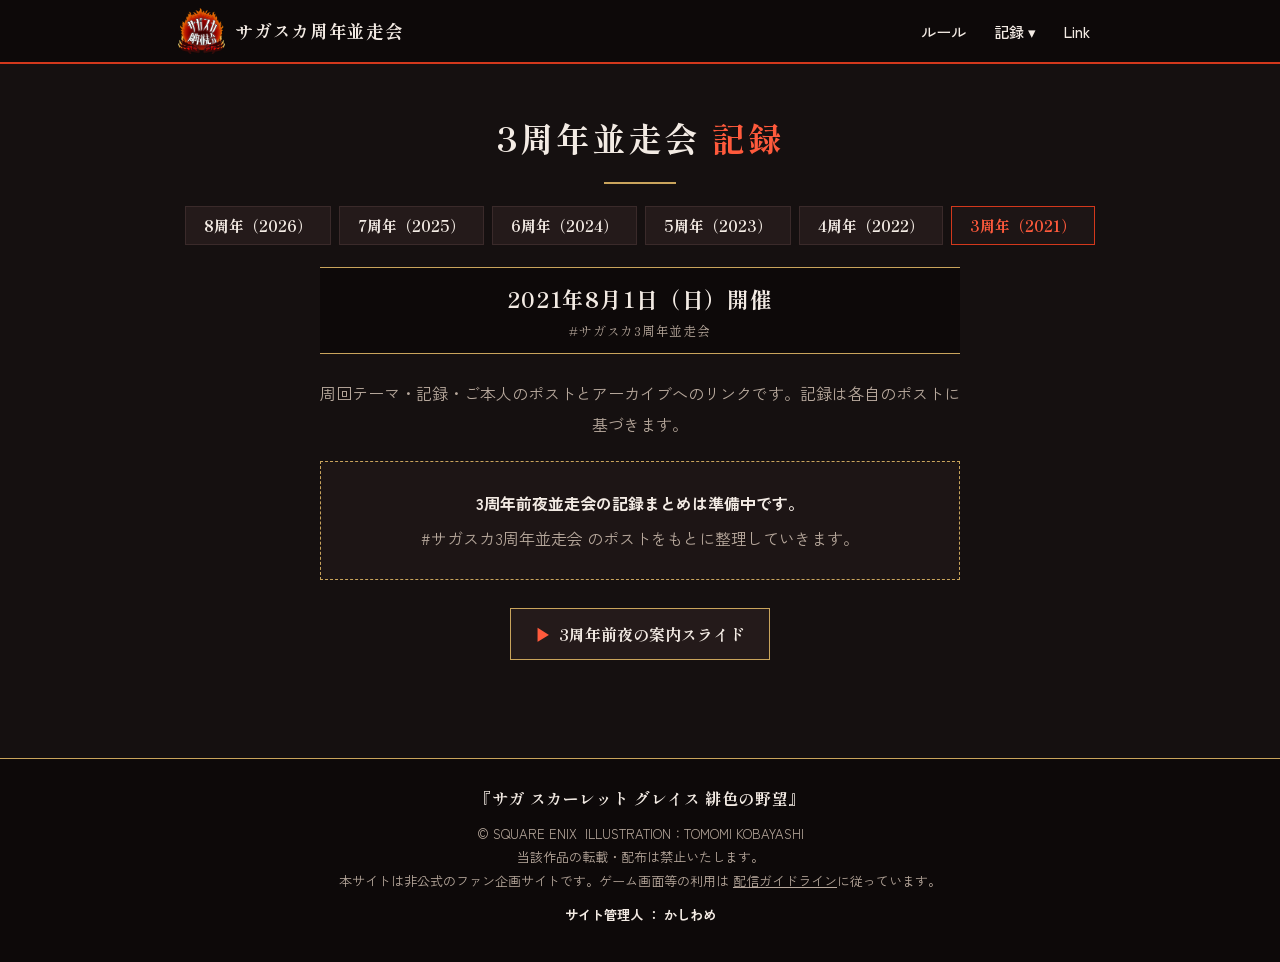
==== 2021.html @ 1bd9c653 "6周年（2024）・3周年（2021）のページ追加、過去回の案内スライドを Link に掲載 - 6周年はリレー形式（8/3・8/4）、3周年は 8/1 前夜開催。記録一覧は未整理のため準備中表示 -" ====
<!DOCTYPE html>
<html lang="ja">
<head>
<meta charset="UTF-8">
<meta name="viewport" content="width=device-width, initial-scale=1">
<title>3周年（2021） | サガスカ周年並走会</title>
<meta name="description" content="サガスカ3周年並走会（2021年8月1日）の周回記録一覧">
<meta property="og:site_name" content="サガスカ周年並走会">
<meta property="og:title" content="3周年（2021） | サガスカ周年並走会">
<meta property="og:description" content="サガスカ3周年並走会（2021年8月1日）の周回記録一覧。">
<meta property="og:type" content="website">
<meta property="og:url" content="https://htkswm.github.io/ssgheisou/2021.html">
<meta property="og:image" content="https://htkswm.github.io/ssgheisou/assets/img/ogp.png">
<meta property="og:image:width" content="1200">
<meta property="og:image:height" content="630">
<meta name="twitter:card" content="summary_large_image">
<meta name="twitter:title" content="3周年（2021） | サガスカ周年並走会">
<meta name="twitter:description" content="サガスカ3周年並走会（2021年8月1日）の周回記録一覧。">
<meta name="twitter:image" content="https://htkswm.github.io/ssgheisou/assets/img/ogp.png">
<link rel="icon" href="assets/img/favicon.png">
<link rel="preconnect" href="https://fonts.googleapis.com">
<link rel="preconnect" href="https://fonts.gstatic.com" crossorigin>
<link href="https://fonts.googleapis.com/css2?family=Shippori+Mincho:wght@400;700&family=Zen+Kaku+Gothic+New:wght@400;500;700&display=swap" rel="stylesheet">
<link rel="stylesheet" href="assets/css/style.css">
</head>
<body>

<header class="site-header">
  <nav class="nav">
    <a class="brand" href="index.html">
      <img src="assets/img/logo-256.png" alt="サガスカ周年並走会 ロゴ">
      <span class="tag">サガスカ周年並走会</span>
    </a>
    <div class="nav-links">
      <a href="guide.html">ルール</a>
      <div class="dropdown">
        <span>記録 ▾</span>
        <div class="menu">
          <a href="2026.html">8周年（2026）</a>
          <a href="2025.html">7周年（2025）</a>
          <a href="2024.html">6周年（2024）</a>
          <a href="2023.html">5周年（2023）</a>
          <a href="2022.html">4周年（2022）</a>
          <a href="2021.html" class="active">3周年（2021）</a>
        </div>
      </div>
      <a href="link.html">Link</a>
    </div>
  </nav>
</header>

<main>
  <section class="section">
    <h2 class="page-title">3周年並走会 <span class="accent">記録</span></h2>

    <nav class="year-switch" aria-label="開催回切替">
      <a href="2026.html">8周年（2026）</a>
      <a href="2025.html">7周年（2025）</a>
      <a href="2024.html">6周年（2024）</a>
      <a href="2023.html">5周年（2023）</a>
      <a href="2022.html">4周年（2022）</a>
      <a href="2021.html" class="active" aria-current="page">3周年（2021）</a>
    </nav>

    <div class="event-banner">
      <div class="text">2021年8月1日（日）開催<small>#サガスカ3周年並走会</small></div>
    </div>

    <p class="center soft" style="max-width:640px;margin:0 auto 22px">
      周回テーマ・記録・ご本人のポストとアーカイブへのリンクです。記録は各自のポストに基づきます。
    </p>

    <!-- RECORDS:START -->
    <div class="pending">
      <p><strong>3周年前夜並走会の記録まとめは準備中です。</strong></p>
      <p class="soft">#サガスカ3周年並走会 のポストをもとに整理していきます。</p>
    </div>
    <!-- RECORDS:END -->

    <p class="center" style="margin-top:28px">
      <a class="btn" href="https://docs.google.com/presentation/d/19ZeK0ZSup4SdC7pPlSRP4LtJ3UEbiuMaM_FPP-SHj9k/edit" target="_blank" rel="noopener"><span class="arrow">▶</span> 3周年前夜の案内スライド</a>
    </p>
  </section>
</main>

<footer class="site-footer">
  <div class="inner">
    <div class="game">『サガ スカーレット グレイス 緋色の野望』</div>
    <div class="copyright">
      © SQUARE ENIX&nbsp;&nbsp;ILLUSTRATION：TOMOMI KOBAYASHI<br>
      当該作品の転載・配布は禁止いたします。<br>
      本サイトは非公式のファン企画サイトです。ゲーム画面等の利用は
      <a href="https://www.jp.square-enix.com/game/guideline/saga_sg_hiiro/" target="_blank" rel="noopener">配信ガイドライン</a>に従っています。
    </div>
    <div class="admin">サイト管理人 ： かしわめ</div>
  </div>
</footer>

<script src="assets/js/nav.js" defer></script>
</body>
</html>
---- assets/css/style.css ----
/* サガスカ周年並走会 — GitHub Pages 版スタイル
   方針:
   - 『サガ スカーレット グレイス 緋色の野望』のパッケージ色（緋色×黒）をイメージした暗色基調
   - 見出しは明朝（Shippori Mincho）、本文はゴシック。角丸は使わない。
   - 炎のロゴ（暗色の上でこそ映える）を主役に、金のヘアラインで締める */

:root {
  --bg:        #151010;   /* ページ背景（暗い赤黒） */
  --bg-2:      #1d1515;   /* セクション背景 */
  --card:      #241a1a;   /* カード */
  --bar:       #0d0909;   /* メニューバー */
  --line:      #3a2a2a;   /* 境界線 */
  --gold:      #c9a45c;   /* 金のヘアライン */
  --ink:       #f3ebe4;   /* 本文（温かみのある白） */
  --ink-soft:  #b7a89c;   /* 補足文 */
  --scarlet:   #d3381c;   /* 緋色（JIS 慣用色 #D3381C） */
  --scarlet-2: #ff5a3c;   /* リンクのホバー・強調 */
  --flame:     #e8451a;   /* ロゴの炎の橙 */
  --radius:    0;         /* 角丸は使わない */
  --maxw:      960px;
  --mincho: "Shippori Mincho", "Yu Mincho", "YuMincho", "Hiragino Mincho ProN", "BIZ UDMincho", "MS PMincho", serif;
  --gothic: "Zen Kaku Gothic New", "Hiragino Kaku Gothic ProN", "Yu Gothic", "Meiryo", "Noto Sans JP", sans-serif;
}

* { box-sizing: border-box; }
html { scroll-behavior: smooth; }
body {
  margin: 0;
  font-family: var(--gothic);
  color: var(--ink);
  line-height: 1.9;
  background: var(--bg);
  min-height: 100vh;
}
a { color: var(--scarlet-2); text-decoration: none; }
a:hover { text-decoration: underline; }
img { max-width: 100%; height: auto; display: block; }

/* ---------- Header / Nav ---------- */
.site-header {
  position: sticky; top: 0; z-index: 50;
  background: var(--bar);
  border-bottom: 2px solid var(--scarlet);
}
.nav {
  max-width: var(--maxw); margin: 0 auto;
  display: flex; align-items: center; gap: 14px; padding: 8px 18px;
}
.brand { display: flex; align-items: center; gap: 10px; }
.brand img { height: 46px; width: auto; }
.brand .tag {
  font-family: var(--mincho); font-weight: 700;
  font-size: 1.1rem; color: var(--ink); letter-spacing: .04em;
}
.nav-links { margin-left: auto; display: flex; align-items: center; gap: 4px; }
.nav-links a, .dropdown > span {
  font-family: var(--gothic); font-weight: 500; font-size: .95rem;
  color: var(--ink); padding: 8px 12px; cursor: pointer; display: inline-block;
}
.nav-links a:hover, .dropdown:hover > span { background: var(--card); text-decoration: none; }
.nav-links a.active { background: var(--card); color: var(--scarlet-2); box-shadow: inset 0 -2px 0 var(--scarlet); }

.dropdown { position: relative; }
.dropdown .menu {
  position: absolute; right: 0; top: 100%;
  background: var(--card); border: 1px solid var(--line); border-top: 2px solid var(--scarlet);
  min-width: 170px; padding: 6px; display: none;
}
.dropdown:hover .menu, .dropdown.open .menu { display: block; }
.dropdown .menu a { display: block; color: var(--ink); padding: 10px 14px; white-space: nowrap; }
.dropdown .menu a:hover { background: var(--bg-2); text-decoration: none; }
.dropdown .menu a.active { color: var(--scarlet-2); }

/* 記録ページの年度切替（タブレットでも押しやすい常時表示） */
.year-switch { display: flex; justify-content: center; flex-wrap: wrap; gap: 8px; margin: 0 auto 22px; }
.year-switch a {
  font-family: var(--mincho); font-weight: 700; font-size: .95rem;
  color: var(--ink); background: var(--card); border: 1px solid var(--line);
  padding: 8px 18px; line-height: 1.4;
}
.year-switch a:hover { text-decoration: none; border-color: var(--gold); }
.year-switch a.active { border-color: var(--scarlet); background: var(--bg-2); color: var(--scarlet-2); }

/* ---------- Layout ---------- */
main { max-width: var(--maxw); margin: 0 auto; padding: 36px 18px 10px; }
.section { margin: 0 auto 48px; }
.center { text-align: center; }
.soft { color: var(--ink-soft); }

h1.page-title, h2.page-title {
  font-family: var(--mincho); font-weight: 700;
  color: var(--ink); text-align: center;
  font-size: clamp(1.5rem, 4vw, 2.1rem);
  margin: 6px 0 22px; letter-spacing: .06em;
}
.page-title .accent { color: var(--scarlet-2); }
/* 見出し下の金のヘアライン */
.page-title::after {
  content: ""; display: block; width: 72px; height: 2px;
  margin: 12px auto 0; background: var(--gold);
}
h3.sub-title {
  font-family: var(--mincho); font-weight: 700; font-size: 1.15rem;
  color: var(--ink); border-left: 4px solid var(--scarlet); padding-left: 12px; margin: 28px 0 10px;
}

/* ---------- Home hero ---------- */
.hero { text-align: center; }
.hero-logo { max-width: 360px; width: 70%; margin: 0 auto 10px; }
.hero .title-kicker { font-family: var(--mincho); color: var(--ink-soft); letter-spacing: .1em; margin: 0; font-size: .95rem; }
.hero .lead {
  font-family: var(--mincho); font-weight: 700;
  font-size: clamp(1.15rem, 3vw, 1.6rem); color: var(--ink); margin: 6px 0 4px; letter-spacing: .04em;
}
.hero .thanks { color: var(--ink); margin: 2px 0 20px; }
.hero .hashtag { font-family: var(--mincho); color: var(--scarlet-2); font-size: 1.05rem; letter-spacing: .04em; }
.btn {
  display: inline-flex; align-items: center; gap: 8px;
  font-family: var(--mincho); font-weight: 700;
  background: var(--card); color: var(--ink);
  border: 1px solid var(--gold);
  padding: 10px 24px; transition: transform .12s ease, background .12s ease;
}
.btn:hover { transform: translateY(-2px); text-decoration: none; background: var(--bg-2); }
.btn .arrow { color: var(--scarlet-2); }
.btn-row { display: flex; flex-wrap: wrap; gap: 12px; justify-content: center; margin: 8px 0 0; }

/* 概要ボックス */
.about {
  max-width: 720px; margin: 0 auto; padding: 20px 24px;
  background: var(--bg-2); border-top: 1px solid var(--gold); border-bottom: 1px solid var(--gold);
}
.about p { margin: 6px 0; }

/* ---------- Records ---------- */
.event-banner {
  display: flex; align-items: center; justify-content: center; gap: 18px;
  max-width: 640px; margin: 8px auto 24px; padding: 10px 20px;
  background: var(--bar); border-top: 1px solid var(--gold); border-bottom: 1px solid var(--gold);
}
.event-banner .text {
  text-align: center; font-family: var(--mincho); font-weight: 700;
  font-size: clamp(1rem, 3vw, 1.35rem); color: var(--ink); letter-spacing: .04em;
}
.event-banner .text small { display: block; font-size: .8rem; color: var(--ink-soft); font-weight: 400; letter-spacing: .06em; }

.runners { display: grid; gap: 16px; grid-template-columns: repeat(auto-fill, minmax(280px, 1fr)); }
.runner {
  background: var(--card); border: 1px solid var(--line);
  padding: 16px 18px 16px 20px; display: flex; flex-direction: column; gap: 4px;
  position: relative; overflow: hidden;
}
.runner::before { content: ""; position: absolute; left: 0; top: 0; bottom: 0; width: 4px; background: var(--scarlet); }
.runner .rname { font-family: var(--mincho); font-weight: 700; font-size: 1.2rem; }
.runner .rname a { color: var(--ink); }
.runner .rname a:hover { color: var(--scarlet-2); }
.runner .sns { font-size: .8rem; color: var(--ink-soft); margin-left: 8px; font-family: var(--gothic); font-weight: 400; }
.runner .cat { color: var(--ink); font-weight: 700; font-size: .95rem; }
.runner .time { font-family: var(--mincho); font-weight: 700; font-size: 1.4rem; color: var(--scarlet-2); margin-top: 2px; letter-spacing: .02em; }
.runner .badge {
  font-size: .72rem; font-weight: 700; color: var(--ink); background: var(--bg-2); border: 1px solid var(--gold);
  padding: 0 8px; margin-left: 8px; vertical-align: middle; font-family: var(--gothic);
}
.runner .badge.retire { border-color: var(--ink-soft); color: var(--ink-soft); }
.runner .desc { color: var(--ink-soft); font-size: .88rem; line-height: 1.7; margin-top: 4px; }
.runner .links { margin-top: 8px; display: flex; flex-wrap: wrap; gap: 6px 14px; }
.runner .links a { font-weight: 700; font-size: .9rem; display: inline-flex; align-items: center; gap: 5px; }
.runner .links a::before { content: "\25B6"; font-size: .7rem; color: var(--scarlet); }
.runner .links .note { color: var(--ink-soft); font-size: .78rem; font-weight: 400; }

/* 複数走行（1走者で複数記録） */
.runner .runs { display: flex; flex-direction: column; gap: 10px; margin-top: 4px; }
.runner .run { border-top: 1px dashed var(--line); padding-top: 8px; }
.runner .run:first-child { border-top: 0; padding-top: 0; }

.pending {
  max-width: 640px; margin: 0 auto; padding: 22px 24px; text-align: center;
  background: var(--bg-2); border: 1px dashed var(--gold); color: var(--ink);
}
.pending p { margin: 4px 0; }

/* ---------- Guide (ルール) ---------- */
.guide { max-width: 760px; margin: 0 auto; }
.guide ul { padding-left: 1.3em; margin: 6px 0 14px; }
.guide li { margin: 4px 0; }
.guide li ul { margin: 2px 0 4px; }
.guide .qa { background: var(--card); border: 1px solid var(--line); padding: 14px 18px; margin: 0 0 10px; }
.guide .qa .q { font-weight: 700; color: var(--ink); margin: 0 0 4px; }
.guide .qa .q::before { content: "Q. "; color: var(--scarlet-2); font-family: var(--mincho); }
.guide .qa .a { margin: 0; color: var(--ink-soft); }
.guide .qa .a::before { content: "A. "; color: var(--gold); font-family: var(--mincho); }
.guide .qa .a u { text-decoration: underline; text-decoration-color: var(--gold); color: var(--ink); }
.guide .steps { display: grid; gap: 12px; grid-template-columns: repeat(auto-fit, minmax(240px, 1fr)); }
.guide .step { background: var(--card); border: 1px solid var(--line); padding: 14px 18px; }
.guide .step .label { font-family: var(--mincho); font-weight: 700; color: var(--scarlet-2); margin: 0 0 4px; }
.guide .step p { margin: 0; font-size: .92rem; }
.example {
  background: var(--card); border-left: 4px solid var(--gold); padding: 12px 16px; margin: 8px 0 16px;
  font-size: .92rem; white-space: pre-line;
}

/* ---------- Link page ---------- */
.linklist { max-width: 620px; margin: 0 auto; }
.linklist .group { margin-bottom: 26px; }
.linklist h3 { font-family: var(--mincho); font-weight: 700; color: var(--ink); border-left: 4px solid var(--scarlet); padding-left: 10px; margin: 0 0 10px; }
.linklist ul { list-style: none; margin: 0; padding: 0; }
.linklist li { background: var(--card); border: 1px solid var(--line); padding: 11px 16px; margin-bottom: 9px; }
.linklist li .sub { color: var(--ink-soft); font-size: .85rem; }

/* ---------- Footer ---------- */
.site-footer { margin-top: 40px; border-top: 1px solid var(--gold); background: var(--bar); }
.site-footer .inner { max-width: var(--maxw); margin: 0 auto; padding: 24px 18px 34px; text-align: center; color: var(--ink-soft); font-size: .82rem; }
.site-footer .game { font-family: var(--mincho); font-weight: 700; color: var(--ink); font-size: 1rem; margin-bottom: 8px; letter-spacing: .04em; }
.site-footer .copyright { line-height: 1.8; }
.site-footer .copyright a { color: var(--ink-soft); text-decoration: underline; }
.site-footer .admin { margin-top: 10px; font-weight: 700; color: var(--ink); }

@media (max-width: 560px) {
  .nav { gap: 8px; padding: 6px 12px; }
  .brand img { height: 40px; }
  .brand .tag { font-size: .95rem; }
  .nav-links a, .dropdown > span { padding: 6px 9px; font-size: .85rem; }
  main { padding-top: 24px; }
}
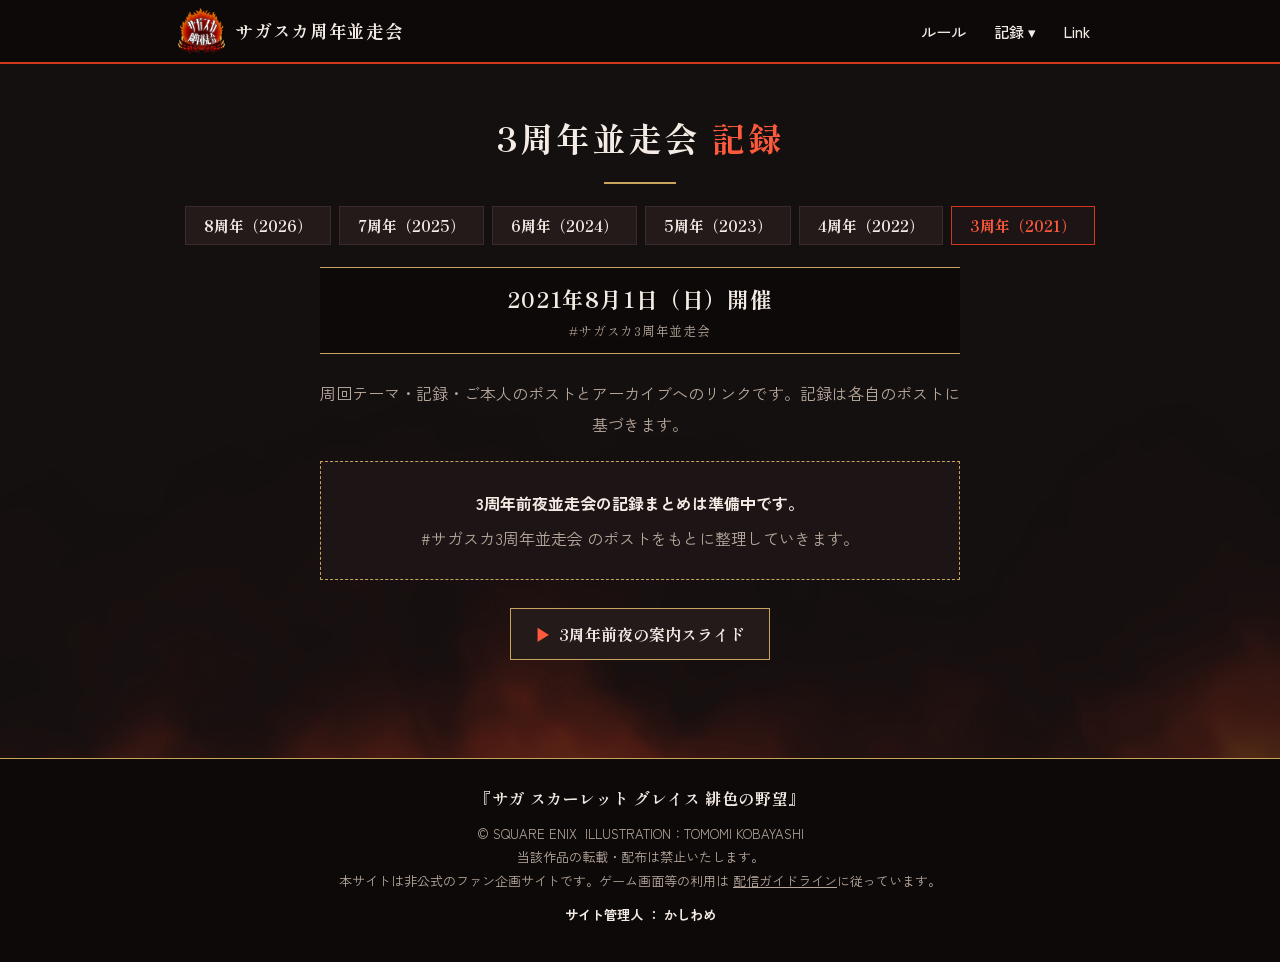
==== commit 06c6790d: "炎の揺らめき背景（WebGL）を追加、ホームのロゴを控えめに - assets/js/flame-bg.js: 画面下からそっと立ちのぼる炎を固定 canvas に描画（半解像度・約30fps・red" ====
--- a/2021.html
+++ b/2021.html
@@ -97,5 +97,6 @@
 </footer>
 
 <script src="assets/js/nav.js" defer></script>
+<script src="assets/js/flame-bg.js" defer></script>
 </body>
 </html>
--- a/assets/css/style.css
+++ b/assets/css/style.css
@@ -104,10 +104,22 @@
   color: var(--ink); border-left: 4px solid var(--scarlet); padding-left: 12px; margin: 28px 0 10px;
 }
 
+/* ---------- 炎の背景（assets/js/flame-bg.js が canvas を生成） ---------- */
+#flame-bg {
+  position: fixed; inset: 0; width: 100%; height: 100%;
+  z-index: -1; pointer-events: none;
+}
+
 /* ---------- Home hero ---------- */
 .hero { text-align: center; }
-.hero-logo { max-width: 360px; width: 70%; margin: 0 auto 10px; }
-.hero .title-kicker { font-family: var(--mincho); color: var(--ink-soft); letter-spacing: .1em; margin: 0; font-size: .95rem; }
+/* ロゴは控えめ（飾り程度）。主役は明朝の見出し */
+.hero-logo { max-width: 180px; width: 40%; margin: 0 auto 6px; opacity: .92; }
+.hero .title-kicker { font-family: var(--mincho); color: var(--ink-soft); letter-spacing: .14em; margin: 0; font-size: .95rem; }
+.hero h1.page-title {
+  font-size: clamp(2rem, 6vw, 3.2rem); letter-spacing: .18em; margin: 4px 0 26px;
+  font-weight: 400;                      /* 細めの明朝で品よく */
+}
+.hero h1.page-title::after { width: 120px; }
 .hero .lead {
   font-family: var(--mincho); font-weight: 700;
   font-size: clamp(1.15rem, 3vw, 1.6rem); color: var(--ink); margin: 6px 0 4px; letter-spacing: .04em;
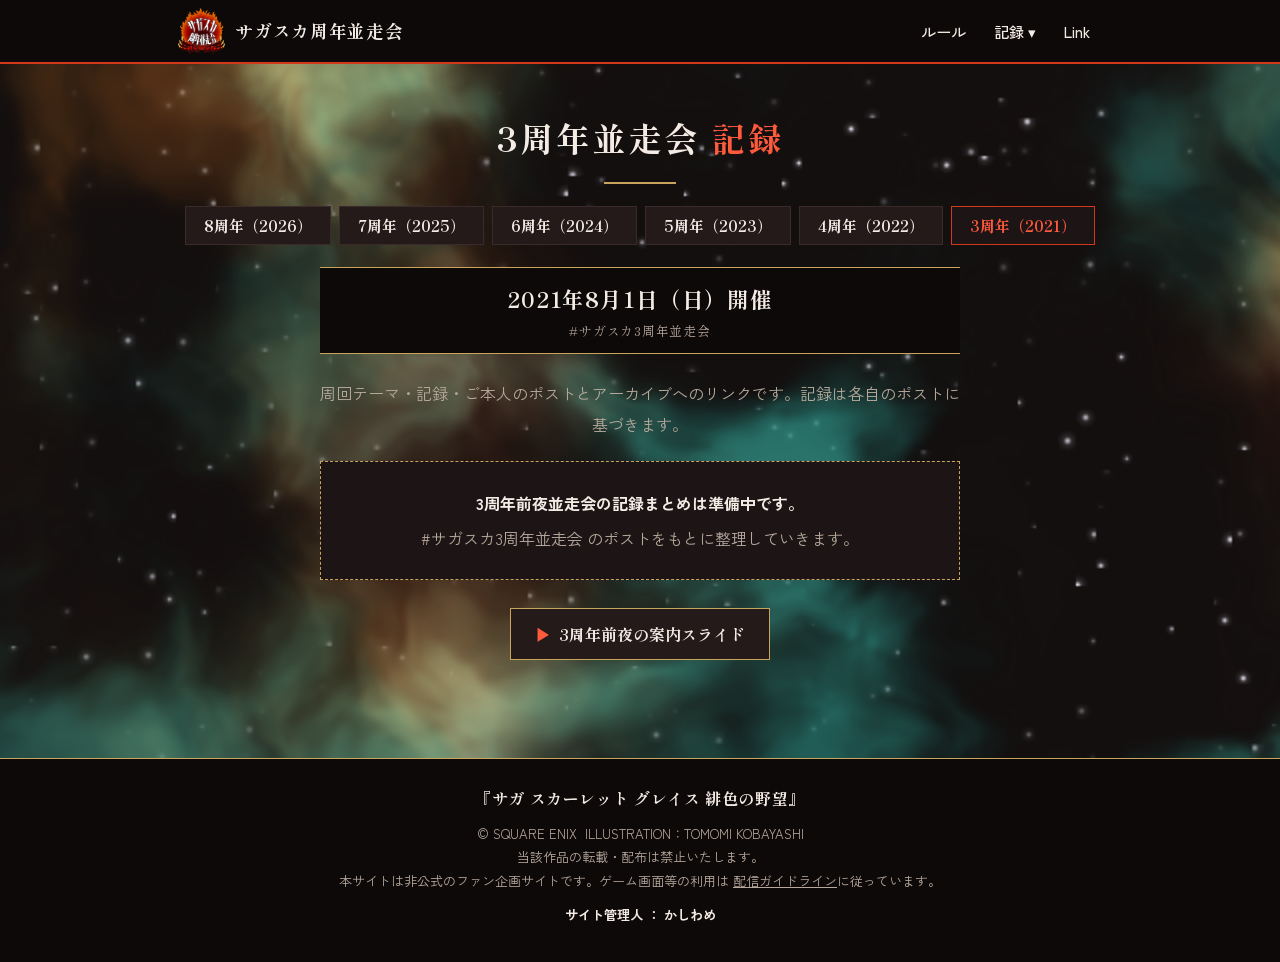
==== commit dfba812b: "背景演出をシーン別に: ホームはタイトル背後のフレア＋火の粉、記録ページはエンディングの星雲 - ホーム: 下から燃え上がる炎をやめ、トレーラーのタイトル出しのような金〜緋色のフレア   （.game" ====
--- a/2021.html
+++ b/2021.html
@@ -97,6 +97,7 @@
 </footer>
 
 <script src="assets/js/nav.js" defer></script>
+<script>window.FLAME_SCENE = "ending";</script>
 <script src="assets/js/flame-bg.js" defer></script>
 </body>
 </html>
--- a/assets/css/style.css
+++ b/assets/css/style.css
@@ -115,10 +115,56 @@
 /* ロゴは控えめ（飾り程度）。主役は明朝の見出し */
 .hero-logo { max-width: 180px; width: 40%; margin: 0 auto 6px; opacity: .92; }
 .hero .title-kicker { font-family: var(--mincho); color: var(--ink-soft); letter-spacing: .14em; margin: 0; font-size: .95rem; }
+/* 縁取り: 炎・彗星の上でも文字が沈まないように。
+   paint-order 対応ブラウザでは太めのストロークを字形の外側だけに描き、
+   非対応でも8方向の text-shadow で細い縁が付く。 */
+.outlined {
+  text-shadow:
+    -1px -1px 0 #0c0707, 1px -1px 0 #0c0707, -1px 1px 0 #0c0707, 1px 1px 0 #0c0707,
+    0 -1.4px 0 #0c0707, 0 1.4px 0 #0c0707, -1.4px 0 0 #0c0707, 1.4px 0 0 #0c0707,
+    0 2px 12px rgba(0, 0, 0, .7);
+}
+@supports (paint-order: stroke fill) {
+  .outlined { -webkit-text-stroke: 3px #0c0707; paint-order: stroke fill; }
+  .outlined.thin { -webkit-text-stroke: 2px #0c0707; }
+}
 .hero h1.page-title {
   font-size: clamp(2rem, 6vw, 3.2rem); letter-spacing: .18em; margin: 4px 0 26px;
   font-weight: 400;                      /* 細めの明朝で品よく */
 }
+/* ゲームタイトル: 『SaGa SCARLET GRACE 緋色の野望』を主役に（2行）。
+   英字は小文字 a が本物の小文字で出るセリフ体（Cormorant Garamond）、日本語は明朝。 */
+.hero .game-title { margin: 6px 0 0; line-height: 1.15; }
+.hero .game-title .en {
+  display: block;
+  font-family: "Cormorant Garamond", "Garamond", "Times New Roman", serif;
+  font-weight: 700; font-size: clamp(1.5rem, 4.6vw, 2.5rem);
+  letter-spacing: .12em; color: var(--ink);
+}
+.hero .game-title .ja {
+  display: block;
+  font-family: var(--mincho); font-weight: 700;
+  font-size: clamp(2.1rem, 6.6vw, 3.5rem); letter-spacing: .12em; color: var(--ink);
+  margin-top: 2px;
+}
+.hero .game-title .en, .hero .game-title .ja {
+  text-shadow:
+    -1px -1px 0 #0c0707, 1px -1px 0 #0c0707, -1px 1px 0 #0c0707, 1px 1px 0 #0c0707,
+    0 -1.4px 0 #0c0707, 0 1.4px 0 #0c0707, -1.4px 0 0 #0c0707, 1.4px 0 0 #0c0707,
+    0 0 16px rgba(201, 164, 92, .40), 0 2px 12px rgba(0, 0, 0, .7);   /* 縁取り＋金のにじみ */
+}
+@supports (paint-order: stroke fill) {
+  .hero .game-title .en, .hero .game-title .ja { -webkit-text-stroke: 3px #0c0707; paint-order: stroke fill; }
+}
+/* サブ: 北米版タイトル（後付けなので小さく） */
+.hero .game-sub {
+  font-family: "Cormorant Garamond", "Garamond", "Times New Roman", serif;
+  font-weight: 600; font-size: clamp(.95rem, 2.3vw, 1.15rem);
+  letter-spacing: .18em; color: var(--ink-soft); margin: 6px 0 22px;
+}
+/* サイト名: 発売周年記念 ／ 周年並走会（ゲームタイトルよりやや小さく） */
+.hero h1.page-title { font-size: clamp(1.7rem, 5vw, 2.6rem); }
+.hero .hashtag.outlined { color: #ff6a4a; }
 .hero h1.page-title::after { width: 120px; }
 .hero .lead {
   font-family: var(--mincho); font-weight: 700;
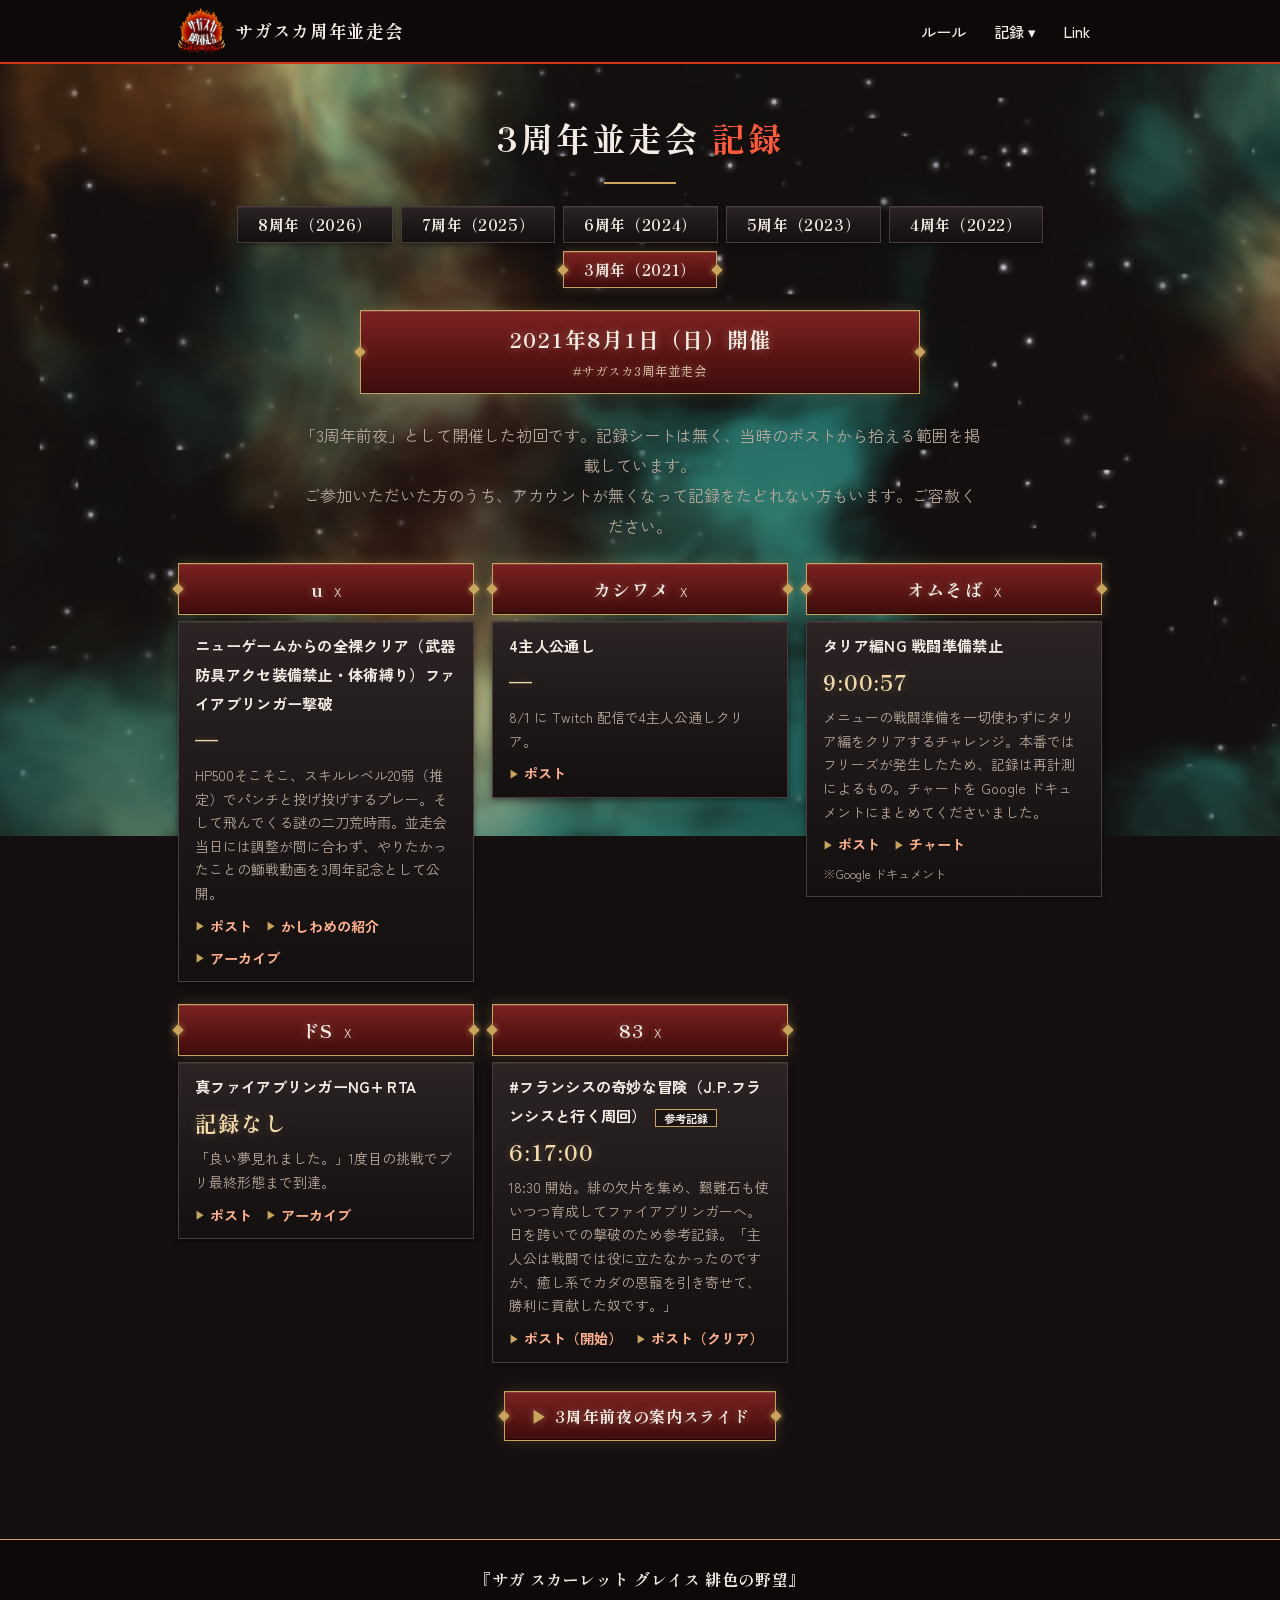
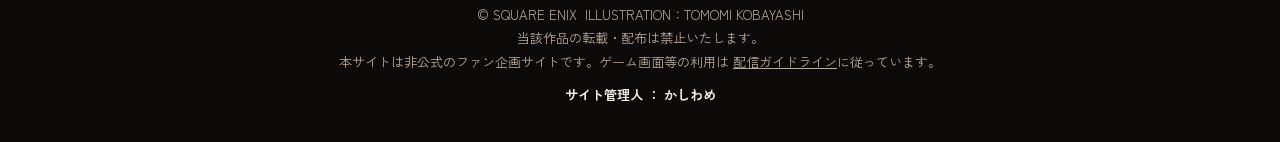
==== commit 22be25dc: "3周年（2021）: ポストから拾えた記録を掲載（u・カシワメ・オムそば・ドS・83） - 記録シートが無いため、かしわめさん提供のポスト URL から抽出 - アカウント消失で拾えない参加者がいる旨" ====
--- a/2021.html
+++ b/2021.html
@@ -66,14 +66,62 @@
       <div class="text">2021年8月1日（日）開催<small>#サガスカ3周年並走会</small></div>
     </div>
 
-    <p class="center soft" style="max-width:640px;margin:0 auto 22px">
-      周回テーマ・記録・ご本人のポストとアーカイブへのリンクです。記録は各自のポストに基づきます。
+    <p class="center soft" style="max-width:680px;margin:0 auto 22px">
+      「3周年前夜」として開催した初回です。記録シートは無く、当時のポストから拾える範囲を掲載しています。<br>
+      ご参加いただいた方のうち、アカウントが無くなって記録をたどれない方もいます。ご容赦ください。
     </p>
 
     <!-- RECORDS:START -->
-    <div class="pending">
-      <p><strong>3周年前夜並走会の記録まとめは準備中です。</strong></p>
-      <p class="soft">#サガスカ3周年並走会 のポストをもとに整理していきます。</p>
+    <div class="runners">
+      <div class="runner">
+        <div class="rname">u<a class="sns" href="https://x.com/u_sagasca" target="_blank" rel="noopener">X</a></div>
+        <div class="runs">
+          <div class="run"><div class="cat">ニューゲームからの全裸クリア（武器防具アクセ装備禁止・体術縛り）ファイアブリンガー撃破</div>
+        <div class="time">―</div>
+        <div class="desc">HP500そこそこ、スキルレベル20弱（推定）でパンチと投げ投げするプレー。そして飛んでくる謎の二刀荒時雨。並走会当日には調整が間に合わず、やりたかったことの鰤戦動画を3周年記念として公開。</div>
+        <div class="links"><a href="https://x.com/u_sagasca/status/1422113997533319168" target="_blank" rel="noopener">ポスト</a><a href="https://x.com/kashi_wame/status/1422488179395887110" target="_blank" rel="noopener">かしわめの紹介</a><a href="https://www.youtube.com/watch?v=RBjpVnCkNIA" target="_blank" rel="noopener">アーカイブ</a></div></div>
+        </div>
+      </div>
+
+      <div class="runner">
+        <div class="rname">カシワメ<a class="sns" href="https://x.com/kashi_wame" target="_blank" rel="noopener">X</a></div>
+        <div class="runs">
+          <div class="run"><div class="cat">4主人公通し</div>
+        <div class="time">―</div>
+        <div class="desc">8/1 に Twitch 配信で4主人公通しクリア。</div>
+        <div class="links"><a href="https://x.com/kashi_wame/status/1421701858221907968" target="_blank" rel="noopener">ポスト</a></div></div>
+        </div>
+      </div>
+
+      <div class="runner">
+        <div class="rname">オムそば<a class="sns" href="https://x.com/OmeletteIncogni" target="_blank" rel="noopener">X</a></div>
+        <div class="runs">
+          <div class="run"><div class="cat">タリア編NG 戦闘準備禁止</div>
+        <div class="time">9:00:57</div>
+        <div class="desc">メニューの戦闘準備を一切使わずにタリア編をクリアするチャレンジ。本番ではフリーズが発生したため、記録は再計測によるもの。チャートを Google ドキュメントにまとめてくださいました。</div>
+        <div class="links"><a href="https://x.com/OmeletteIncogni/status/1422154885139636237" target="_blank" rel="noopener">ポスト</a><a href="https://docs.google.com/document/d/e/2PACX-1vTadsi13IkkZ4DP2_HcPZH_EIuwblenHTkIpz0x9JHzvhTgLrcUagmuG3NFtqo0E5HytHmF8yMK76ls/pub" target="_blank" rel="noopener">チャート</a> <span class="note">※Google ドキュメント</span></div></div>
+        </div>
+      </div>
+
+      <div class="runner">
+        <div class="rname">ドS<a class="sns" href="https://x.com/dsniconico" target="_blank" rel="noopener">X</a></div>
+        <div class="runs">
+          <div class="run"><div class="cat">真ファイアブリンガーNG+ RTA</div>
+        <div class="time">記録なし</div>
+        <div class="desc">「良い夢見れました。」1度目の挑戦でブリ最終形態まで到達。</div>
+        <div class="links"><a href="https://x.com/dsniconico/status/1422172298065235979" target="_blank" rel="noopener">ポスト</a><a href="https://www.youtube.com/watch?v=Dcge8kFGGtA" target="_blank" rel="noopener">アーカイブ</a></div></div>
+        </div>
+      </div>
+
+      <div class="runner">
+        <div class="rname">83<a class="sns" href="https://x.com/83_drachengross" target="_blank" rel="noopener">X</a></div>
+        <div class="runs">
+          <div class="run"><div class="cat">#フランシスの奇妙な冒険（J.P.フランシスと行く周回）<span class="badge">参考記録</span></div>
+        <div class="time">6:17:00</div>
+        <div class="desc">18:30 開始。緋の欠片を集め、艱難石も使いつつ育成してファイアブリンガーへ。日を跨いでの撃破のため参考記録。「主人公は戦闘では役に立たなかったのですが、癒し系でカダの恩寵を引き寄せて、勝利に貢献した奴です。」</div>
+        <div class="links"><a href="https://x.com/83_drachengross/status/1421774331235880966" target="_blank" rel="noopener">ポスト（開始）</a><a href="https://x.com/83_drachengross/status/1421863065386065926" target="_blank" rel="noopener">ポスト（クリア）</a></div></div>
+        </div>
+      </div>
     </div>
     <!-- RECORDS:END -->
 
--- a/assets/css/style.css
+++ b/assets/css/style.css
@@ -74,12 +74,11 @@
 /* 記録ページの年度切替（タブレットでも押しやすい常時表示） */
 .year-switch { display: flex; justify-content: center; flex-wrap: wrap; gap: 8px; margin: 0 auto 22px; }
 .year-switch a {
-  font-family: var(--mincho); font-weight: 700; font-size: .95rem;
-  color: var(--ink); background: var(--card); border: 1px solid var(--line);
-  padding: 8px 18px; line-height: 1.4;
+  font-family: var(--mincho); font-weight: 700; font-size: .95rem; letter-spacing: .04em;
+  color: var(--ink); padding: 7px 20px; line-height: 1.4; position: relative;
 }
 .year-switch a:hover { text-decoration: none; border-color: var(--gold); }
-.year-switch a.active { border-color: var(--scarlet); background: var(--bg-2); color: var(--scarlet-2); }
+.year-switch a.active { color: var(--ink); text-shadow: 0 0 8px rgba(255, 225, 190, .35); }
 
 /* ---------- Layout ---------- */
 main { max-width: var(--maxw); margin: 0 auto; padding: 36px 18px 10px; }
@@ -174,82 +173,122 @@
 .hero .hashtag { font-family: var(--mincho); color: var(--scarlet-2); font-size: 1.05rem; letter-spacing: .04em; }
 .btn {
   display: inline-flex; align-items: center; gap: 8px;
-  font-family: var(--mincho); font-weight: 700;
-  background: var(--card); color: var(--ink);
-  border: 1px solid var(--gold);
-  padding: 10px 24px; transition: transform .12s ease, background .12s ease;
-}
-.btn:hover { transform: translateY(-2px); text-decoration: none; background: var(--bg-2); }
-.btn .arrow { color: var(--scarlet-2); }
+  font-family: var(--mincho); font-weight: 700; letter-spacing: .04em;
+  padding: 9px 26px; transition: transform .12s ease, box-shadow .12s ease;
+  text-shadow: 0 0 8px rgba(255, 225, 190, .35);
+}
+.btn:hover { transform: translateY(-2px); text-decoration: none; box-shadow: 0 0 16px rgba(201, 164, 92, .38), inset 0 1px 0 rgba(255, 255, 255, .12); }
+.btn .arrow { color: var(--gold); }
 .btn-row { display: flex; flex-wrap: wrap; gap: 12px; justify-content: center; margin: 8px 0 0; }
 
 /* 概要ボックス */
 .about {
   max-width: 720px; margin: 0 auto; padding: 20px 24px;
-  background: var(--bg-2); border-top: 1px solid var(--gold); border-bottom: 1px solid var(--gold);
+  /* 半透明＋ぼかし: 背景の光や彗星の尾が箱の縁でぶつ切りにならないように */
+  background: rgba(29, 21, 21, .62);
+  -webkit-backdrop-filter: blur(8px); backdrop-filter: blur(8px);
+  border-top: 1px solid var(--gold); border-bottom: 1px solid var(--gold);
 }
 .about p { margin: 6px 0; }
+
+/* ---------- ゲームメニュー風の帯（戦闘準備画面のボタンを模す） ----------
+   選択中の帯: 暗い緋色のグラデ＋細い金の縁＋左右中央の小さな金の飾り
+   非選択の帯: チャコールのグラデ＋暗い縁
+   「カード」は使わず、帯を縦に並べる。角丸は使わない。 */
+.bar-sel, .event-banner, .year-switch a.active, .btn, .runner .rname {
+  position: relative;
+  background: linear-gradient(180deg, #7c2222 0%, #5c1515 50%, #3e0d0d 100%);
+  border: 1px solid var(--gold);
+  box-shadow: 0 0 12px rgba(201, 164, 92, .22), inset 0 1px 0 rgba(255, 255, 255, .12), inset 0 -1px 0 rgba(0, 0, 0, .4);
+  color: var(--ink);
+}
+.bar-sel::before, .bar-sel::after,
+.event-banner::before, .event-banner::after,
+.year-switch a.active::before, .year-switch a.active::after,
+.btn::before, .btn::after,
+.runner .rname::before, .runner .rname::after {
+  content: ""; position: absolute; top: 50%; width: 8px; height: 8px;
+  background: var(--gold); transform: translateY(-50%) rotate(45deg);
+  box-shadow: 0 0 6px rgba(201, 164, 92, .8);
+}
+.bar-sel::before, .event-banner::before, .year-switch a.active::before, .btn::before, .runner .rname::before { left: -5px; }
+.bar-sel::after,  .event-banner::after,  .year-switch a.active::after,  .btn::after,  .runner .rname::after  { right: -5px; }
+
+.bar, .year-switch a, .runner .run, .pending, .linklist li, .guide .qa, .guide .step {
+  background: linear-gradient(180deg, #2c2424 0%, #1d1717 55%, #151010 100%);
+  border: 1px solid #4a3c3c;
+  box-shadow: inset 0 1px 0 rgba(255, 255, 255, .05), 0 2px 6px rgba(0, 0, 0, .45);
+}
 
 /* ---------- Records ---------- */
 .event-banner {
   display: flex; align-items: center; justify-content: center; gap: 18px;
-  max-width: 640px; margin: 8px auto 24px; padding: 10px 20px;
-  background: var(--bar); border-top: 1px solid var(--gold); border-bottom: 1px solid var(--gold);
+  max-width: 560px; margin: 8px auto 26px; padding: 9px 26px;
 }
 .event-banner .text {
   text-align: center; font-family: var(--mincho); font-weight: 700;
-  font-size: clamp(1rem, 3vw, 1.35rem); color: var(--ink); letter-spacing: .04em;
-}
-.event-banner .text small { display: block; font-size: .8rem; color: var(--ink-soft); font-weight: 400; letter-spacing: .06em; }
-
-.runners { display: grid; gap: 16px; grid-template-columns: repeat(auto-fill, minmax(280px, 1fr)); }
-.runner {
-  background: var(--card); border: 1px solid var(--line);
-  padding: 16px 18px 16px 20px; display: flex; flex-direction: column; gap: 4px;
-  position: relative; overflow: hidden;
-}
-.runner::before { content: ""; position: absolute; left: 0; top: 0; bottom: 0; width: 4px; background: var(--scarlet); }
-.runner .rname { font-family: var(--mincho); font-weight: 700; font-size: 1.2rem; }
+  font-size: clamp(1rem, 3vw, 1.3rem); color: var(--ink); letter-spacing: .06em;
+  text-shadow: 0 0 8px rgba(255, 225, 190, .35);
+}
+.event-banner .text small { display: block; font-size: .78rem; color: #e6d2b8; font-weight: 400; letter-spacing: .08em; }
+
+.runners { display: grid; gap: 22px 18px; grid-template-columns: repeat(auto-fill, minmax(280px, 1fr)); }
+.runner { display: flex; flex-direction: column; gap: 6px; }
+/* 走者名 = 選択中の帯 */
+.runner .rname {
+  font-family: var(--mincho); font-weight: 700; font-size: 1.12rem; letter-spacing: .06em;
+  text-align: center; padding: 8px 24px;
+  text-shadow: 0 0 8px rgba(255, 225, 190, .35);
+}
 .runner .rname a { color: var(--ink); }
-.runner .rname a:hover { color: var(--scarlet-2); }
-.runner .sns { font-size: .8rem; color: var(--ink-soft); margin-left: 8px; font-family: var(--gothic); font-weight: 400; }
-.runner .cat { color: var(--ink); font-weight: 700; font-size: .95rem; }
-.runner .time { font-family: var(--mincho); font-weight: 700; font-size: 1.4rem; color: var(--scarlet-2); margin-top: 2px; letter-spacing: .02em; }
+.runner .rname a:hover { color: #ffd9c2; }
+.runner .sns { font-size: .78rem; color: #e6d2b8; margin-left: 10px; font-family: var(--gothic); font-weight: 400; letter-spacing: 0; }
+/* 各走行 = 非選択の帯 */
+.runner .runs { display: flex; flex-direction: column; gap: 6px; }
+.runner .run { padding: 9px 16px 10px; }
+.runner .cat {
+  color: var(--ink); font-weight: 700; font-size: .95rem; letter-spacing: .02em;
+}
+.runner .time {
+  font-family: var(--mincho); font-weight: 700; font-size: 1.35rem; letter-spacing: .04em;
+  color: #f1d9a8; margin-top: 1px;
+  text-shadow: 0 0 8px rgba(241, 217, 168, .25);
+}
 .runner .badge {
-  font-size: .72rem; font-weight: 700; color: var(--ink); background: var(--bg-2); border: 1px solid var(--gold);
-  padding: 0 8px; margin-left: 8px; vertical-align: middle; font-family: var(--gothic);
+  font-size: .7rem; font-weight: 700; color: var(--ink); background: rgba(0, 0, 0, .35); border: 1px solid var(--gold);
+  padding: 0 8px; margin-left: 8px; vertical-align: middle; font-family: var(--gothic); letter-spacing: 0;
 }
 .runner .badge.retire { border-color: var(--ink-soft); color: var(--ink-soft); }
-.runner .desc { color: var(--ink-soft); font-size: .88rem; line-height: 1.7; margin-top: 4px; }
-.runner .links { margin-top: 8px; display: flex; flex-wrap: wrap; gap: 6px 14px; }
-.runner .links a { font-weight: 700; font-size: .9rem; display: inline-flex; align-items: center; gap: 5px; }
-.runner .links a::before { content: "\25B6"; font-size: .7rem; color: var(--scarlet); }
-.runner .links .note { color: var(--ink-soft); font-size: .78rem; font-weight: 400; }
-
-/* 複数走行（1走者で複数記録） */
-.runner .runs { display: flex; flex-direction: column; gap: 10px; margin-top: 4px; }
-.runner .run { border-top: 1px dashed var(--line); padding-top: 8px; }
-.runner .run:first-child { border-top: 0; padding-top: 0; }
+.runner .desc { color: var(--ink-soft); font-size: .87rem; line-height: 1.7; margin-top: 4px; }
+.runner .links { margin-top: 7px; display: flex; flex-wrap: wrap; gap: 5px 14px; }
+.runner .links a { font-weight: 700; font-size: .88rem; display: inline-flex; align-items: center; gap: 5px; color: #ffb28f; }
+.runner .links a::before { content: "▶"; font-size: .65rem; color: var(--gold); }
+.runner .links .note { color: var(--ink-soft); font-size: .76rem; font-weight: 400; }
 
 .pending {
-  max-width: 640px; margin: 0 auto; padding: 22px 24px; text-align: center;
-  background: var(--bg-2); border: 1px dashed var(--gold); color: var(--ink);
+  max-width: 640px; margin: 0 auto; padding: 20px 24px; text-align: center; color: var(--ink);
 }
 .pending p { margin: 4px 0; }
 
 /* ---------- Guide (ルール) ---------- */
-.guide { max-width: 760px; margin: 0 auto; }
+.guide {
+  max-width: 760px; margin: 0 auto; padding: 4px 22px 22px;
+  /* モザイク背景の上で本文が読めるように、半透明の暗い敷き＋軽いぼかし */
+  background: rgba(18, 13, 13, .72);
+  -webkit-backdrop-filter: blur(3px); backdrop-filter: blur(3px);
+  border-top: 1px solid rgba(201, 164, 92, .45); border-bottom: 1px solid rgba(201, 164, 92, .45);
+}
 .guide ul { padding-left: 1.3em; margin: 6px 0 14px; }
 .guide li { margin: 4px 0; }
 .guide li ul { margin: 2px 0 4px; }
-.guide .qa { background: var(--card); border: 1px solid var(--line); padding: 14px 18px; margin: 0 0 10px; }
+.guide .qa { padding: 14px 18px; margin: 0 0 8px; }
 .guide .qa .q { font-weight: 700; color: var(--ink); margin: 0 0 4px; }
 .guide .qa .q::before { content: "Q. "; color: var(--scarlet-2); font-family: var(--mincho); }
 .guide .qa .a { margin: 0; color: var(--ink-soft); }
 .guide .qa .a::before { content: "A. "; color: var(--gold); font-family: var(--mincho); }
 .guide .qa .a u { text-decoration: underline; text-decoration-color: var(--gold); color: var(--ink); }
 .guide .steps { display: grid; gap: 12px; grid-template-columns: repeat(auto-fit, minmax(240px, 1fr)); }
-.guide .step { background: var(--card); border: 1px solid var(--line); padding: 14px 18px; }
+.guide .step { padding: 14px 18px; }
 .guide .step .label { font-family: var(--mincho); font-weight: 700; color: var(--scarlet-2); margin: 0 0 4px; }
 .guide .step p { margin: 0; font-size: .92rem; }
 .example {
@@ -262,7 +301,7 @@
 .linklist .group { margin-bottom: 26px; }
 .linklist h3 { font-family: var(--mincho); font-weight: 700; color: var(--ink); border-left: 4px solid var(--scarlet); padding-left: 10px; margin: 0 0 10px; }
 .linklist ul { list-style: none; margin: 0; padding: 0; }
-.linklist li { background: var(--card); border: 1px solid var(--line); padding: 11px 16px; margin-bottom: 9px; }
+.linklist li { padding: 11px 16px; margin-bottom: 8px; }
 .linklist li .sub { color: var(--ink-soft); font-size: .85rem; }
 
 /* ---------- Footer ---------- */
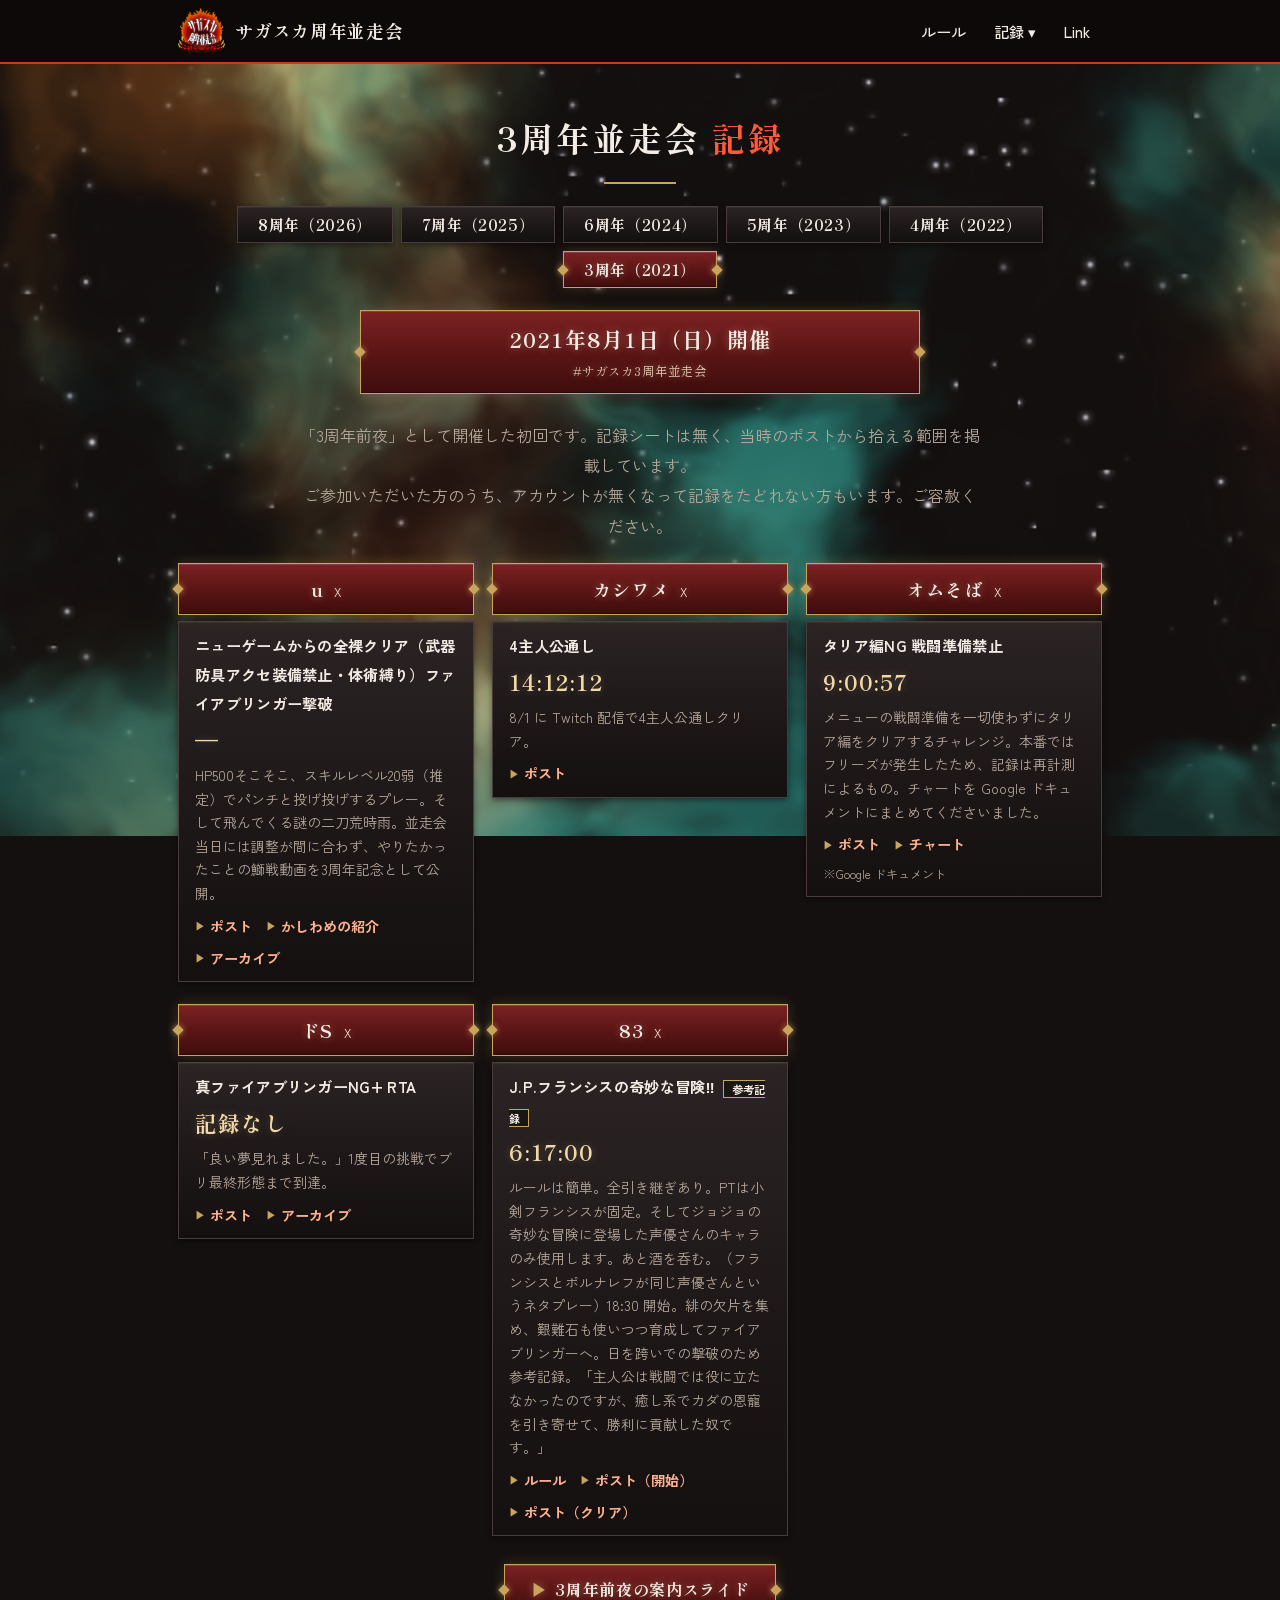
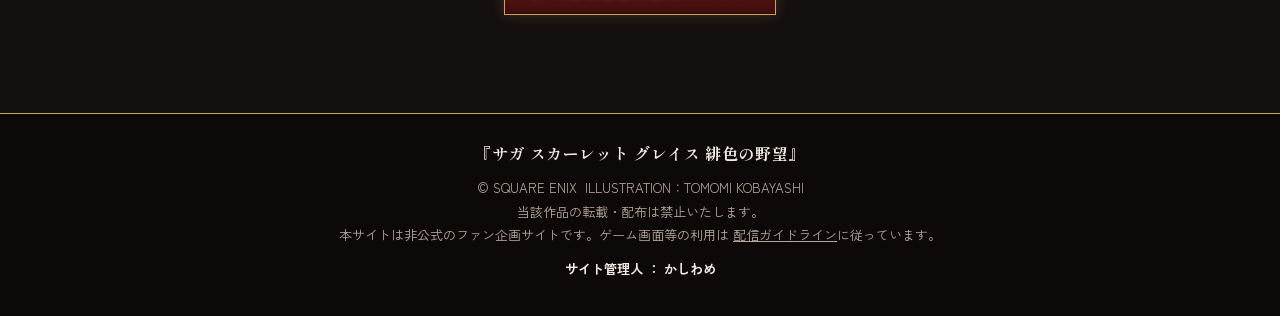
==== commit 0205aa84: "3周年: カシワメのタイム 14:12:12、83さんのカテゴリを「J.P.フランシスの奇妙な冒険‼」に（ルール説明とポスト追加） Co-Authored-By: Claude Fable 5.1 <" ====
--- a/2021.html
+++ b/2021.html
@@ -87,7 +87,7 @@
         <div class="rname">カシワメ<a class="sns" href="https://x.com/kashi_wame" target="_blank" rel="noopener">X</a></div>
         <div class="runs">
           <div class="run"><div class="cat">4主人公通し</div>
-        <div class="time">―</div>
+        <div class="time">14:12:12</div>
         <div class="desc">8/1 に Twitch 配信で4主人公通しクリア。</div>
         <div class="links"><a href="https://x.com/kashi_wame/status/1421701858221907968" target="_blank" rel="noopener">ポスト</a></div></div>
         </div>
@@ -116,10 +116,10 @@
       <div class="runner">
         <div class="rname">83<a class="sns" href="https://x.com/83_drachengross" target="_blank" rel="noopener">X</a></div>
         <div class="runs">
-          <div class="run"><div class="cat">#フランシスの奇妙な冒険（J.P.フランシスと行く周回）<span class="badge">参考記録</span></div>
+          <div class="run"><div class="cat">J.P.フランシスの奇妙な冒険‼<span class="badge">参考記録</span></div>
         <div class="time">6:17:00</div>
-        <div class="desc">18:30 開始。緋の欠片を集め、艱難石も使いつつ育成してファイアブリンガーへ。日を跨いでの撃破のため参考記録。「主人公は戦闘では役に立たなかったのですが、癒し系でカダの恩寵を引き寄せて、勝利に貢献した奴です。」</div>
-        <div class="links"><a href="https://x.com/83_drachengross/status/1421774331235880966" target="_blank" rel="noopener">ポスト（開始）</a><a href="https://x.com/83_drachengross/status/1421863065386065926" target="_blank" rel="noopener">ポスト（クリア）</a></div></div>
+        <div class="desc">ルールは簡単。全引き継ぎあり。PTは小剣フランシスが固定。そしてジョジョの奇妙な冒険に登場した声優さんのキャラのみ使用します。あと酒を呑む。（フランシスとポルナレフが同じ声優さんというネタプレー）18:30 開始。緋の欠片を集め、艱難石も使いつつ育成してファイアブリンガーへ。日を跨いでの撃破のため参考記録。「主人公は戦闘では役に立たなかったのですが、癒し系でカダの恩寵を引き寄せて、勝利に貢献した奴です。」</div>
+        <div class="links"><a href="https://x.com/83_drachengross/status/1421746332138496001" target="_blank" rel="noopener">ルール</a><a href="https://x.com/83_drachengross/status/1421774331235880966" target="_blank" rel="noopener">ポスト（開始）</a><a href="https://x.com/83_drachengross/status/1421863065386065926" target="_blank" rel="noopener">ポスト（クリア）</a></div></div>
         </div>
       </div>
     </div>
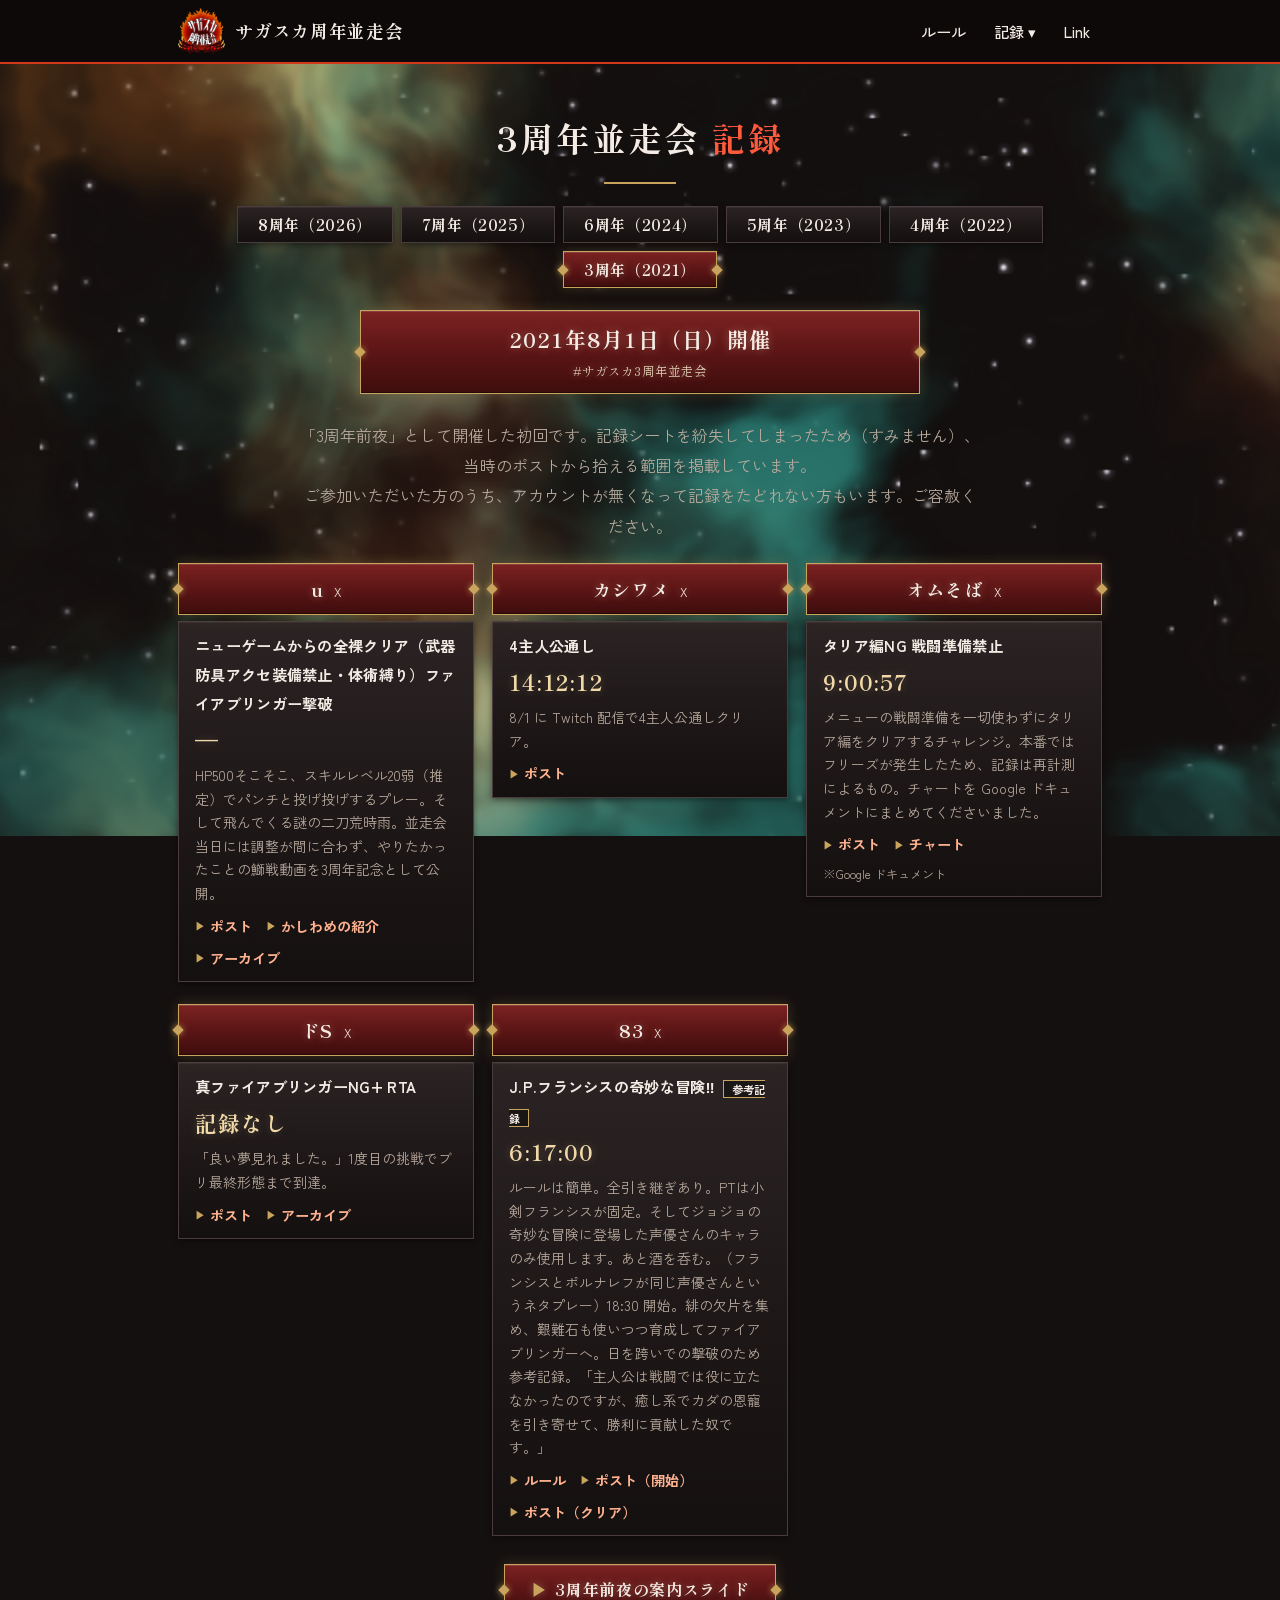
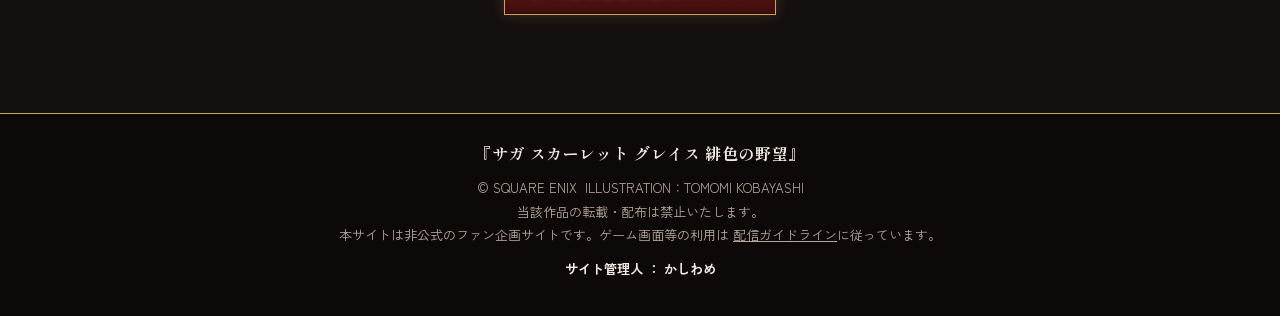
==== commit 11f22b91: "3周年: 「記録シートは無く」→「記録シートを紛失してしまったため（すみません）」 Co-Authored-By: Claude Fable 5.1 <noreply@anthropic.com>" ====
--- a/2021.html
+++ b/2021.html
@@ -67,7 +67,7 @@
     </div>
 
     <p class="center soft" style="max-width:680px;margin:0 auto 22px">
-      「3周年前夜」として開催した初回です。記録シートは無く、当時のポストから拾える範囲を掲載しています。<br>
+      「3周年前夜」として開催した初回です。記録シートを紛失してしまったため（すみません）、当時のポストから拾える範囲を掲載しています。<br>
       ご参加いただいた方のうち、アカウントが無くなって記録をたどれない方もいます。ご容赦ください。
     </p>
 
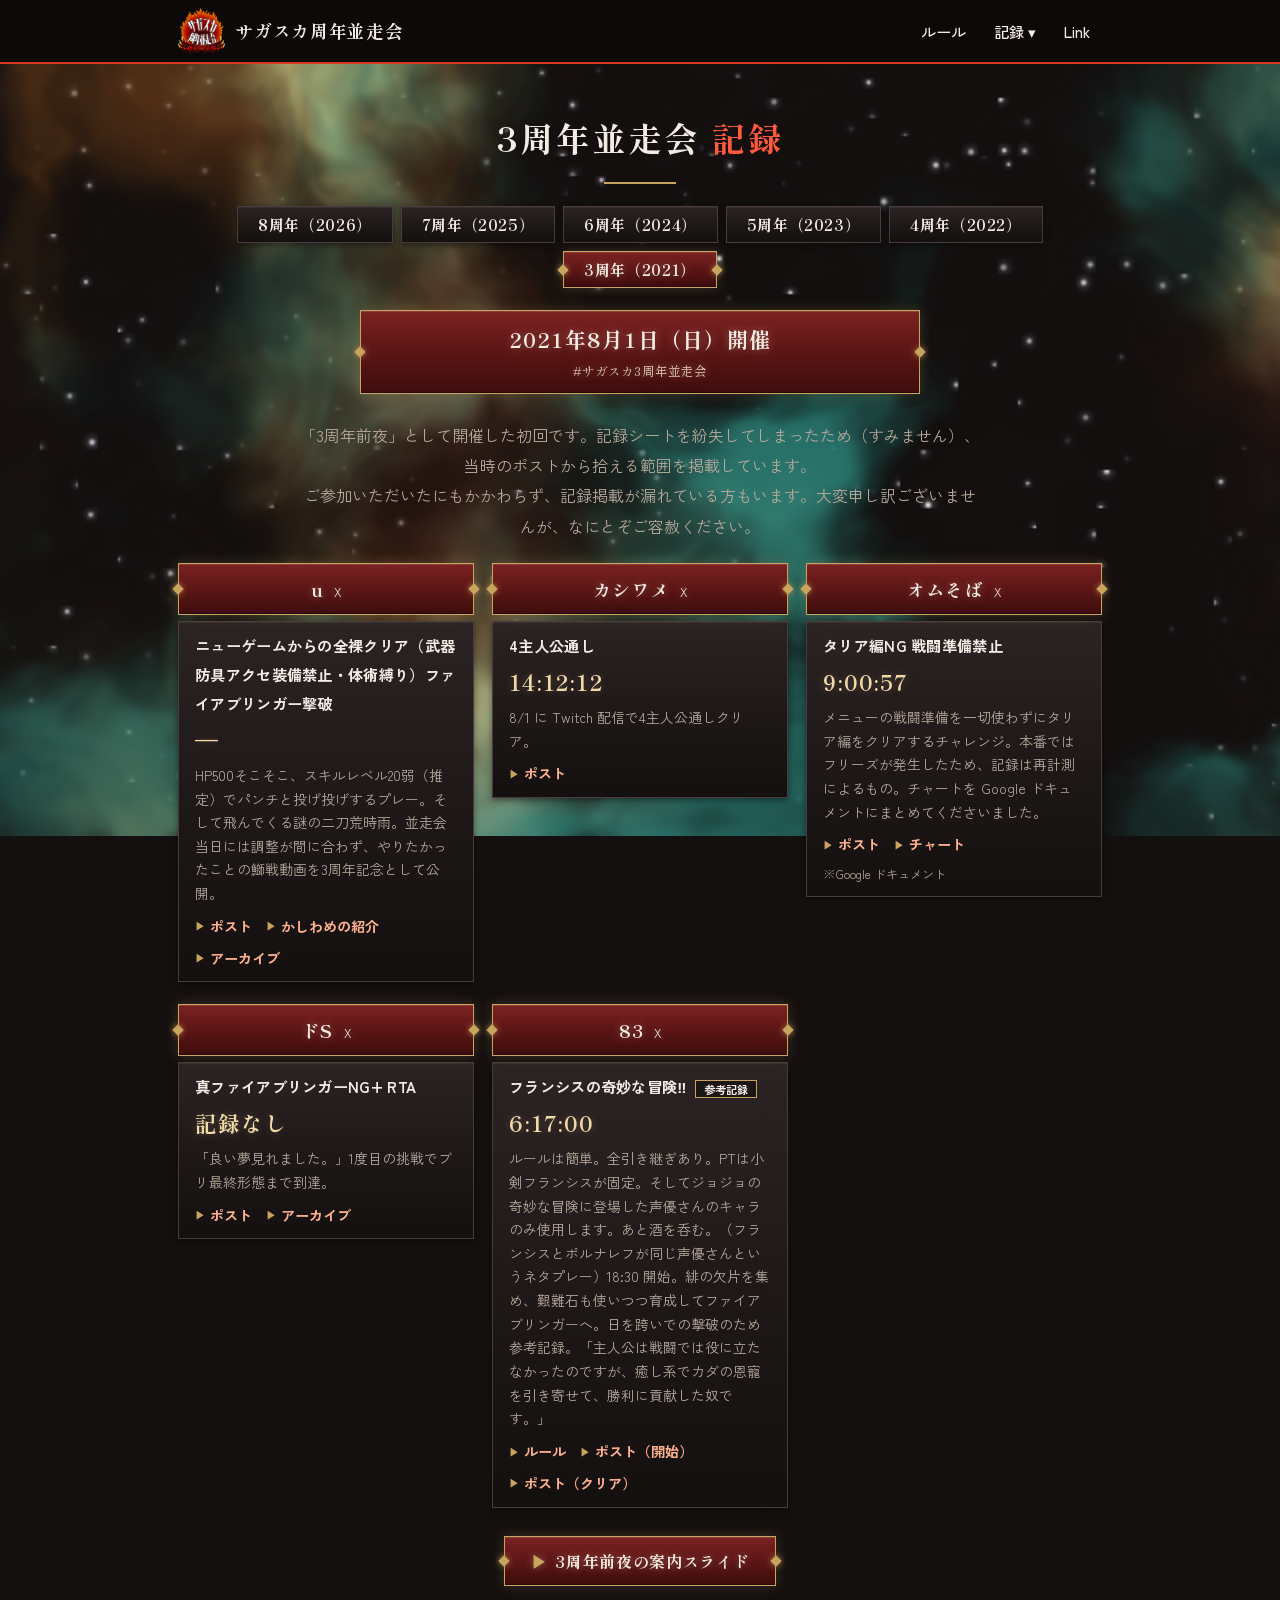
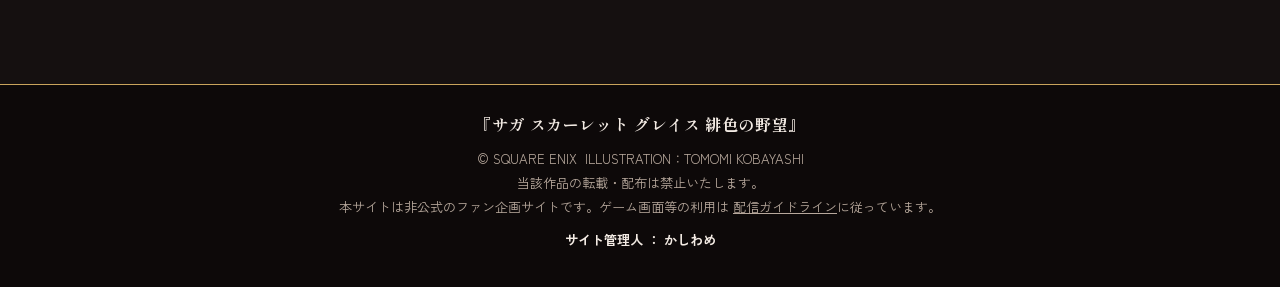
==== commit c381b817: "3周年: 83さんのカテゴリを「フランシスの奇妙な冒険‼」に短縮、冒頭のお詫び文を修正 Co-Authored-By: Claude Fable 5.1 <noreply@anthropic.com>" ====
--- a/2021.html
+++ b/2021.html
@@ -68,7 +68,7 @@
 
     <p class="center soft" style="max-width:680px;margin:0 auto 22px">
       「3周年前夜」として開催した初回です。記録シートを紛失してしまったため（すみません）、当時のポストから拾える範囲を掲載しています。<br>
-      ご参加いただいた方のうち、アカウントが無くなって記録をたどれない方もいます。ご容赦ください。
+      ご参加いただいたにもかかわらず、記録掲載が漏れている方もいます。大変申し訳ございませんが、なにとぞご容赦ください。
     </p>
 
     <!-- RECORDS:START -->
@@ -116,7 +116,7 @@
       <div class="runner">
         <div class="rname">83<a class="sns" href="https://x.com/83_drachengross" target="_blank" rel="noopener">X</a></div>
         <div class="runs">
-          <div class="run"><div class="cat">J.P.フランシスの奇妙な冒険‼<span class="badge">参考記録</span></div>
+          <div class="run"><div class="cat">フランシスの奇妙な冒険‼<span class="badge">参考記録</span></div>
         <div class="time">6:17:00</div>
         <div class="desc">ルールは簡単。全引き継ぎあり。PTは小剣フランシスが固定。そしてジョジョの奇妙な冒険に登場した声優さんのキャラのみ使用します。あと酒を呑む。（フランシスとポルナレフが同じ声優さんというネタプレー）18:30 開始。緋の欠片を集め、艱難石も使いつつ育成してファイアブリンガーへ。日を跨いでの撃破のため参考記録。「主人公は戦闘では役に立たなかったのですが、癒し系でカダの恩寵を引き寄せて、勝利に貢献した奴です。」</div>
         <div class="links"><a href="https://x.com/83_drachengross/status/1421746332138496001" target="_blank" rel="noopener">ルール</a><a href="https://x.com/83_drachengross/status/1421774331235880966" target="_blank" rel="noopener">ポスト（開始）</a><a href="https://x.com/83_drachengross/status/1421863065386065926" target="_blank" rel="noopener">ポスト（クリア）</a></div></div>
